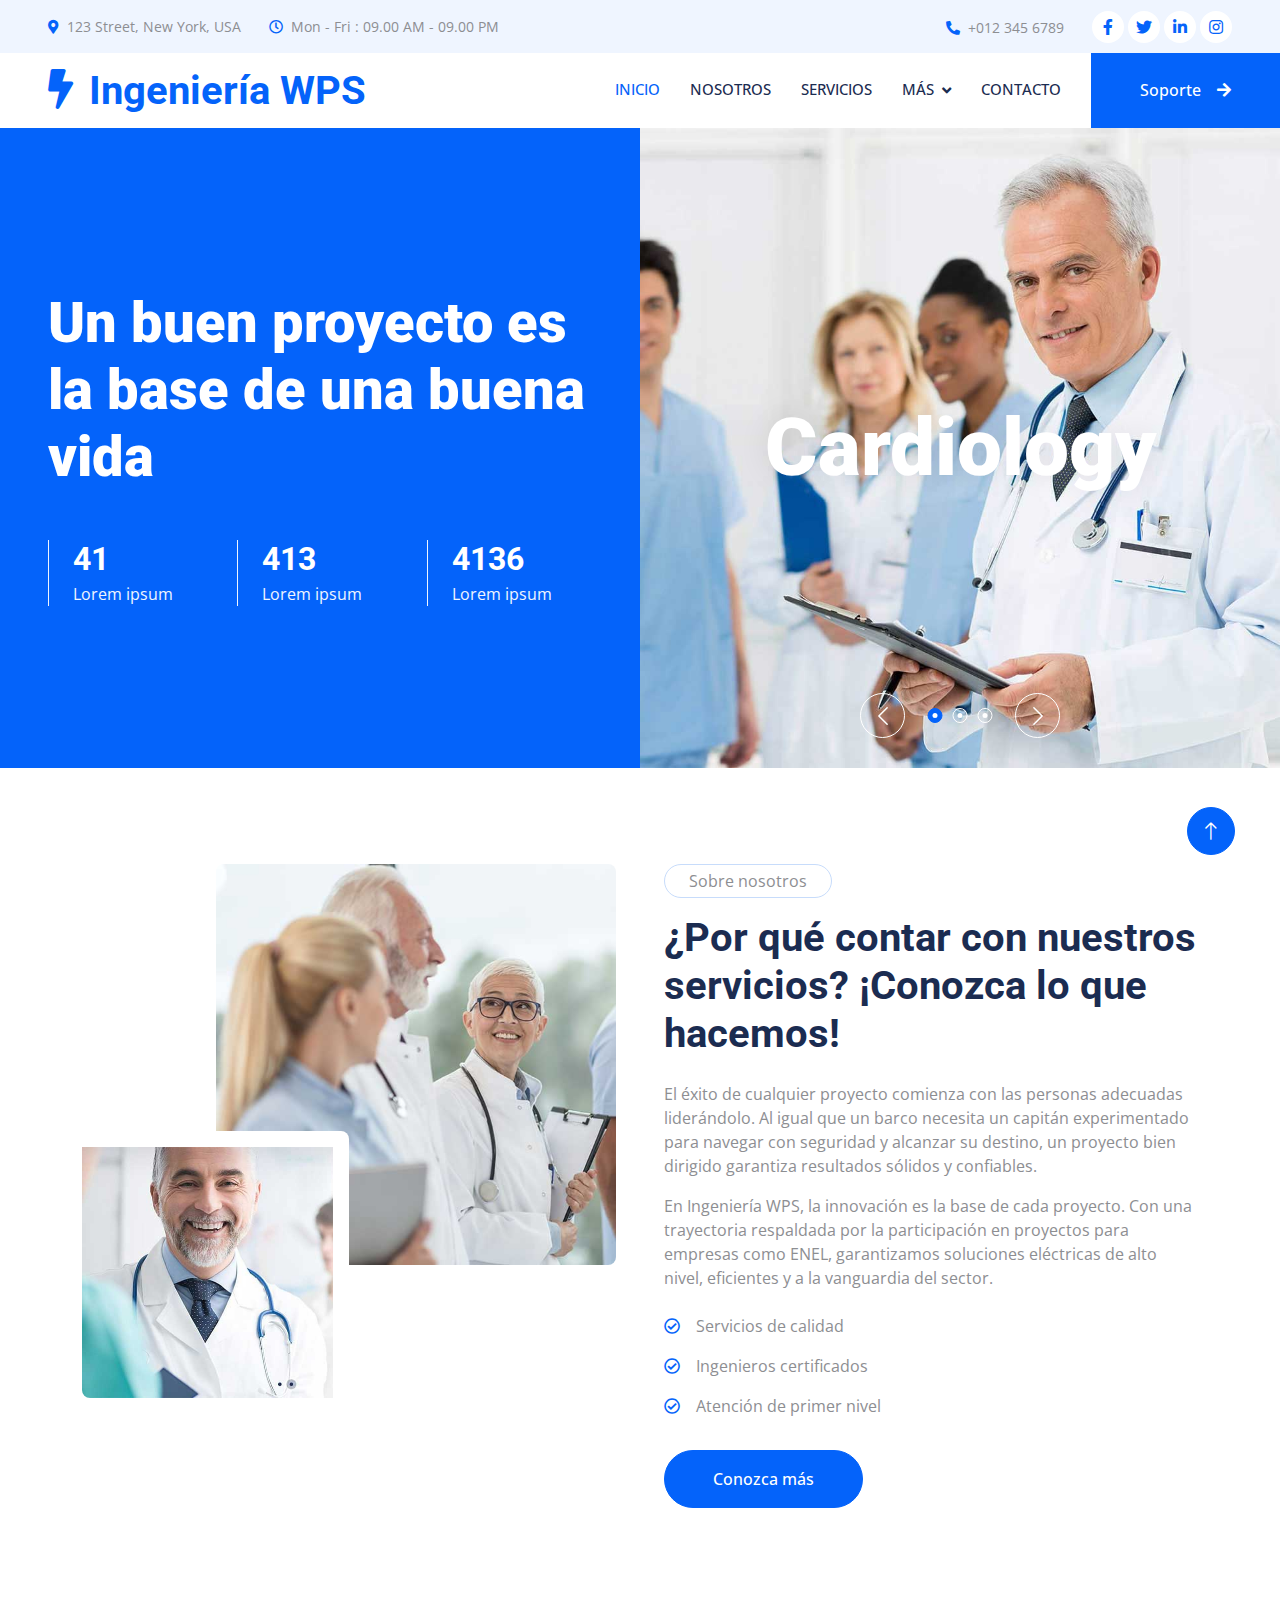
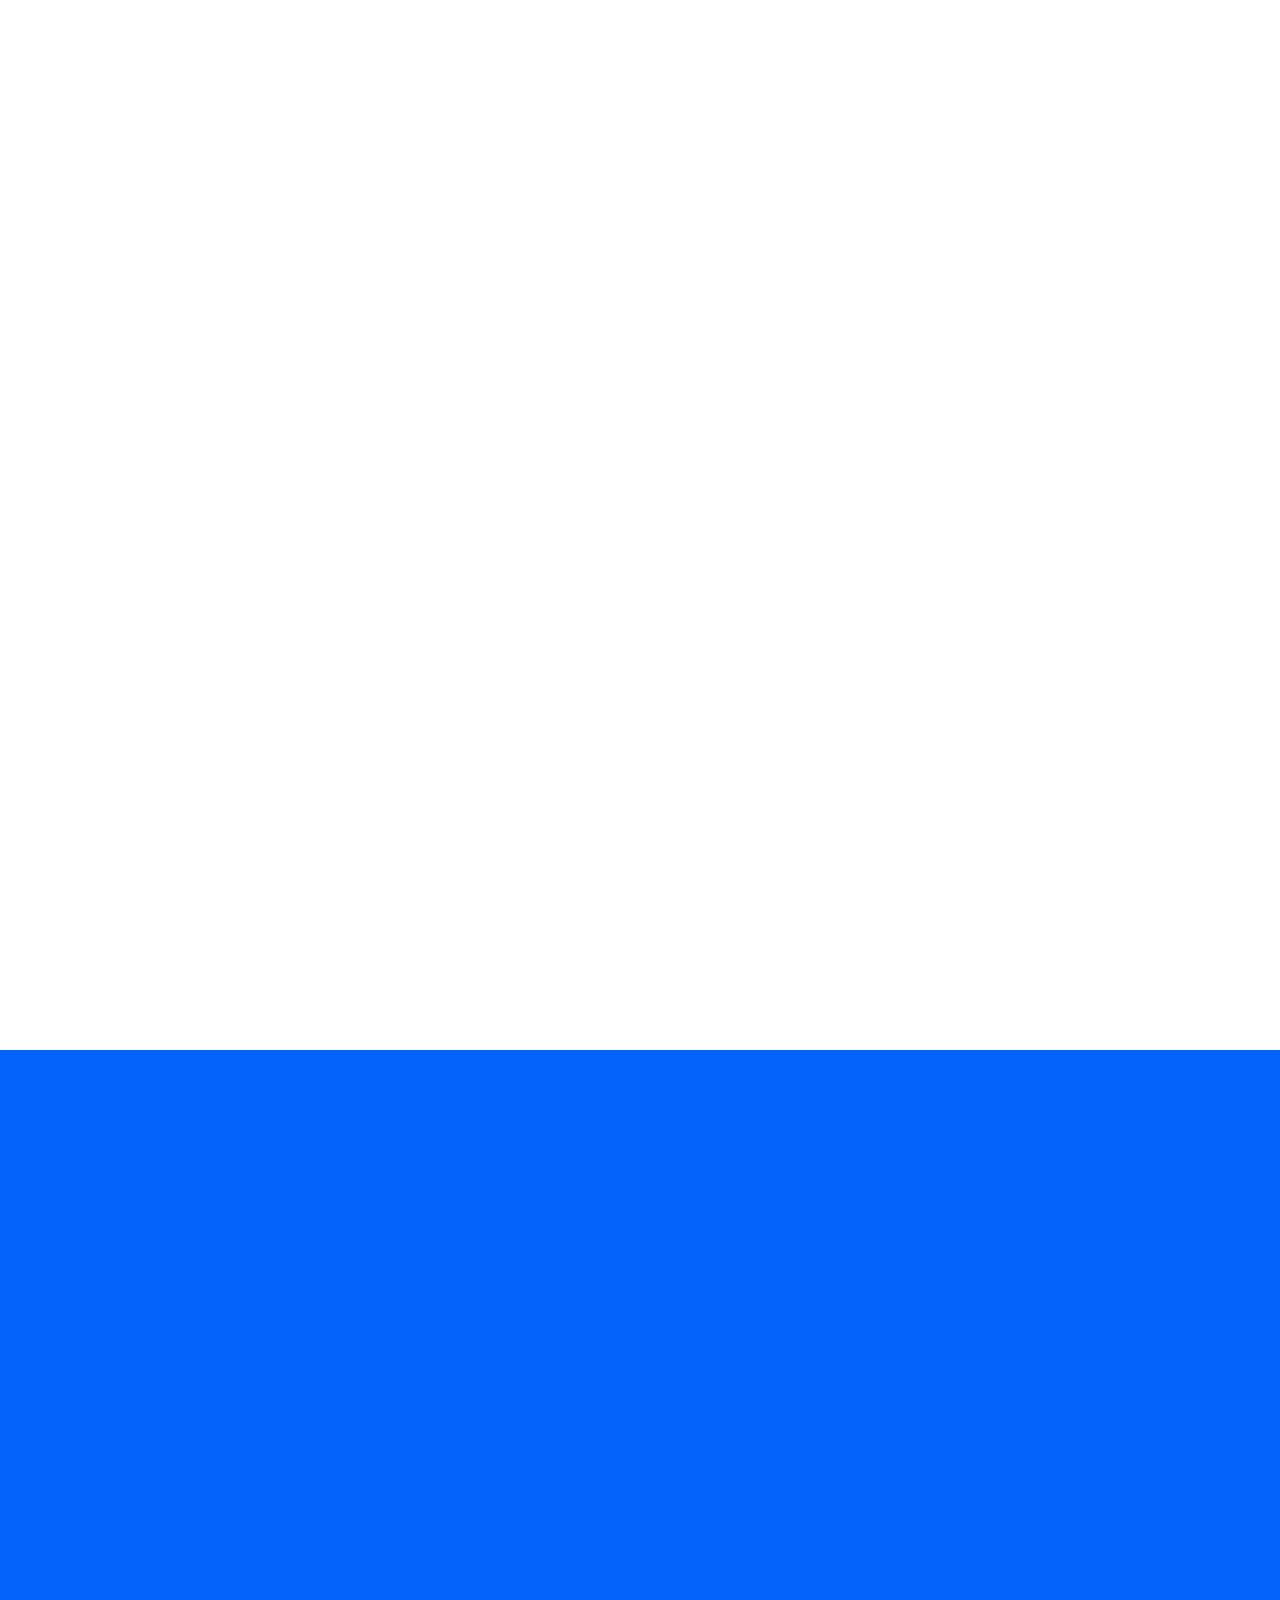
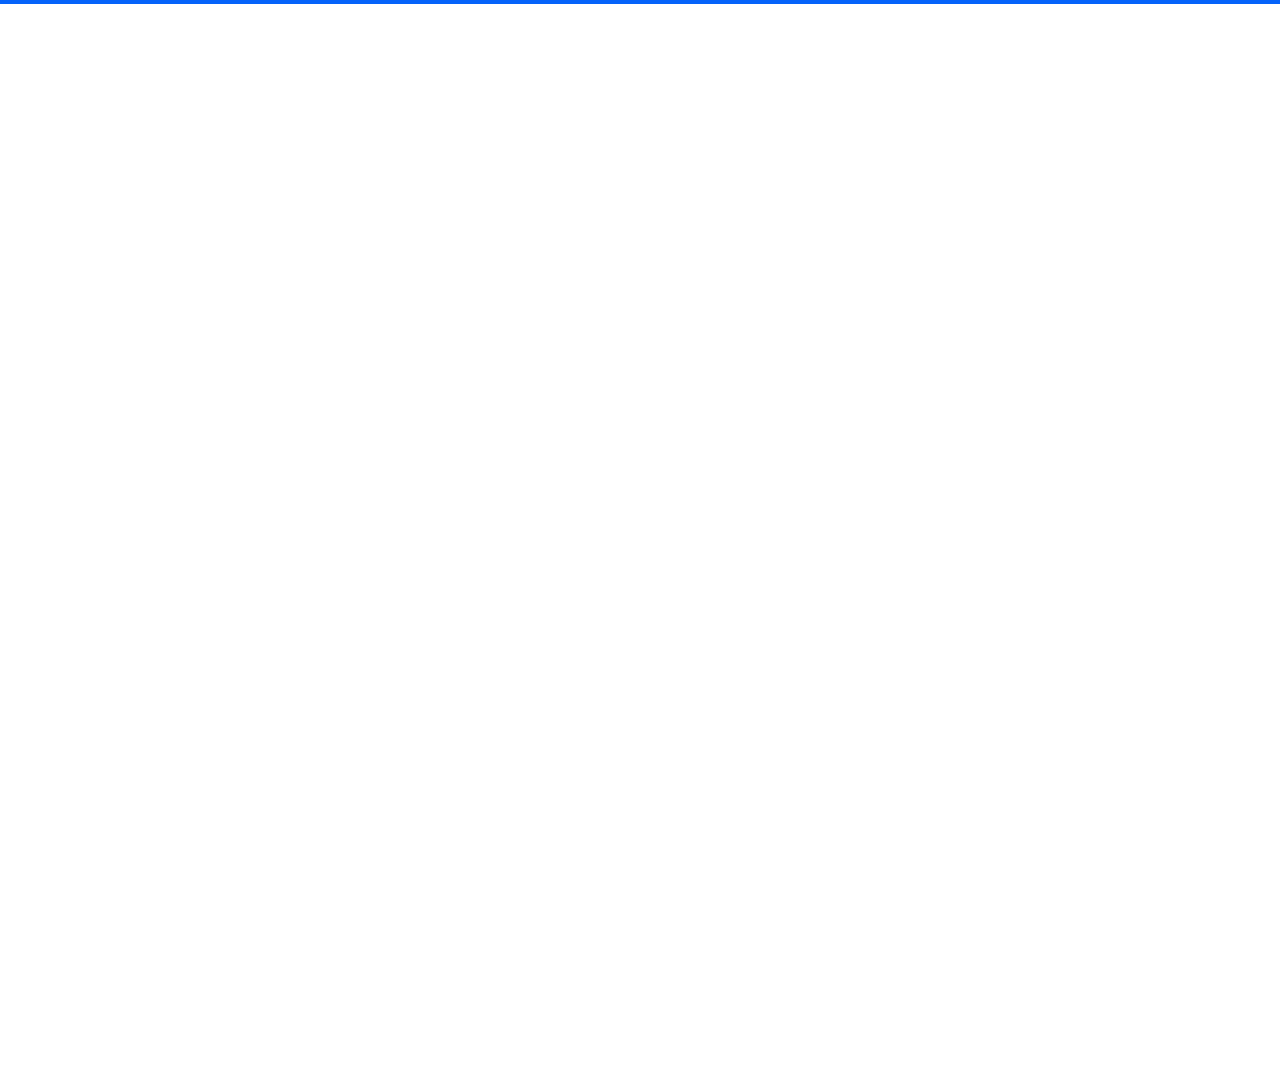
==== index.html @ b1bbb965 "Primer commit" ====
<!DOCTYPE html>
<html lang="en">

<head>
    <meta charset="utf-8">
    <title>Ingeniería WPS</title>
    <meta content="width=device-width, initial-scale=1.0" name="viewport">
    <meta content="" name="keywords">
    <meta content="" name="description">

    <!-- Favicon -->
    <link href="img/favicon.ico" rel="icon">

    <!-- Google Web Fonts -->
    <link rel="preconnect" href="https://fonts.googleapis.com">
    <link rel="preconnect" href="https://fonts.gstatic.com" crossorigin>
    <link href="https://fonts.googleapis.com/css2?family=Open+Sans:wght@400;500&family=Roboto:wght@500;700;900&display=swap" rel="stylesheet"> 

    <!-- Icon Font Stylesheet -->
    <link href="https://cdnjs.cloudflare.com/ajax/libs/font-awesome/5.10.0/css/all.min.css" rel="stylesheet">
    <link href="https://cdn.jsdelivr.net/npm/bootstrap-icons@1.4.1/font/bootstrap-icons.css" rel="stylesheet">

    <!-- Libraries Stylesheet -->
    <link href="lib/animate/animate.min.css" rel="stylesheet">
    <link href="lib/owlcarousel/assets/owl.carousel.min.css" rel="stylesheet">
    <link href="lib/tempusdominus/css/tempusdominus-bootstrap-4.min.css" rel="stylesheet" />

    <!-- Customized Bootstrap Stylesheet -->
    <link href="css/bootstrap.min.css" rel="stylesheet">

    <!-- Template Stylesheet -->
    <link href="css/style.css" rel="stylesheet">
</head>

<body>
    <!-- Spinner Start -->
    <div id="spinner" class="show bg-white position-fixed translate-middle w-100 vh-100 top-50 start-50 d-flex align-items-center justify-content-center">
        <div class="spinner-grow text-primary" style="width: 3rem; height: 3rem;" role="status">
            <span class="sr-only"><Cargando class=""></Cargando></span>
        </div>
    </div>
    <!-- Spinner End -->


    <!-- Topbar Start -->
    <div class="container-fluid bg-light p-0 wow fadeIn" data-wow-delay="0.1s">
        <div class="row gx-0 d-none d-lg-flex">
            <div class="col-lg-7 px-5 text-start">
                <div class="h-100 d-inline-flex align-items-center py-3 me-4">
                    <small class="fa fa-map-marker-alt text-primary me-2"></small>
                    <small>123 Street, New York, USA</small>
                </div>
                <div class="h-100 d-inline-flex align-items-center py-3">
                    <small class="far fa-clock text-primary me-2"></small>
                    <small>Mon - Fri : 09.00 AM - 09.00 PM</small>
                </div>
            </div>
            <div class="col-lg-5 px-5 text-end">
                <div class="h-100 d-inline-flex align-items-center py-3 me-4">
                    <small class="fa fa-phone-alt text-primary me-2"></small>
                    <small>+012 345 6789</small>
                </div>
                <div class="h-100 d-inline-flex align-items-center">
                    <a class="btn btn-sm-square rounded-circle bg-white text-primary me-1" href=""><i class="fab fa-facebook-f"></i></a>
                    <a class="btn btn-sm-square rounded-circle bg-white text-primary me-1" href=""><i class="fab fa-twitter"></i></a>
                    <a class="btn btn-sm-square rounded-circle bg-white text-primary me-1" href=""><i class="fab fa-linkedin-in"></i></a>
                    <a class="btn btn-sm-square rounded-circle bg-white text-primary me-0" href=""><i class="fab fa-instagram"></i></a>
                </div>
            </div>
        </div>
    </div>
    <!-- Topbar End -->


    <!-- Navbar Start -->
    <nav class="navbar navbar-expand-lg bg-white navbar-light sticky-top p-0 wow fadeIn" data-wow-delay="0.1s">
        <a href="inicio.html" class="navbar-brand d-flex align-items-center px-4 px-lg-5">
            <h1 class="m-0 text-primary"><i class="fas fa-bolt me-3"></i>Ingeniería WPS</h1>
        </a>
        <button type="button" class="navbar-toggler me-4" data-bs-toggle="collapse" data-bs-target="#navbarCollapse">
            <span class="navbar-toggler-icon"></span>
        </button>
        <div class="collapse navbar-collapse" id="navbarCollapse">
            <div class="navbar-nav ms-auto p-4 p-lg-0">
                <a href="inicio.html" class="nav-item nav-link active">Inicio</a>
                <a href="nosotros.html" class="nav-item nav-link">Nosotros</a>
                <a href="servicios.html" class="nav-item nav-link">Servicios</a>
                <div class="nav-item dropdown">
                    <a href="#" class="nav-link dropdown-toggle" data-bs-toggle="dropdown">Más</a>
                    <div class="dropdown-menu rounded-0 rounded-bottom m-0">
                        <a href="proyectos.html" class="dropdown-item">Proyectos</a>
                        <a href="equipo.html" class="dropdown-item">Nuestro Equipo</a>
                        <a href="atencion_cliente.html" class="dropdown-item">Atención al Cliente</a>
                        <a href="testimonios.html" class="dropdown-item">Testimonios</a>
                        <a href="404.html" class="dropdown-item">Página 404</a>
                    </div>
                </div>
                <a href="contacto.html" class="nav-item nav-link">Contacto</a>
            </div>
            <a href="atencion_cliente.html" class="btn btn-primary rounded-0 py-4 px-lg-5 d-none d-lg-block">Soporte<i class="fa fa-arrow-right ms-3"></i></a>
        </div>
    </nav>
    
    <!-- Navbar End -->


    <!-- Header Start -->
    <div class="container-fluid header bg-primary p-0 mb-5">
        <div class="row g-0 align-items-center flex-column-reverse flex-lg-row">
            <div class="col-lg-6 p-5 wow fadeIn" data-wow-delay="0.1s">
                <h1 class="display-4 text-white mb-5">Un buen proyecto es la base de una buena vida</h1>
                <div class="row g-4">
                    <div class="col-sm-4">
                        <div class="border-start border-light ps-4">
                            <h2 class="text-white mb-1" data-toggle="counter-up">123</h2>
                            <p class="text-light mb-0">Lorem ipsum</p>
                        </div>
                    </div>
                    <div class="col-sm-4">
                        <div class="border-start border-light ps-4">
                            <h2 class="text-white mb-1" data-toggle="counter-up">1234</h2>
                            <p class="text-light mb-0">Lorem ipsum</p>
                        </div>
                    </div>
                    <div class="col-sm-4">
                        <div class="border-start border-light ps-4">
                            <h2 class="text-white mb-1" data-toggle="counter-up">12345</h2>
                            <p class="text-light mb-0">Lorem ipsum</p>
                        </div>
                    </div>
                </div>
            </div>
            <div class="col-lg-6 wow fadeIn" data-wow-delay="0.5s">
                <div class="owl-carousel header-carousel">
                    <div class="owl-carousel-item position-relative">
                        <img class="img-fluid" src="img/carousel-1.jpg" alt="">
                        <div class="owl-carousel-text">
                            <h1 class="display-1 text-white mb-0">Cardiology</h1>
                        </div>
                    </div>
                    <div class="owl-carousel-item position-relative">
                        <img class="img-fluid" src="img/carousel-2.jpg" alt="">
                        <div class="owl-carousel-text">
                            <h1 class="display-1 text-white mb-0">Neurology</h1>
                        </div>
                    </div>
                    <div class="owl-carousel-item position-relative">
                        <img class="img-fluid" src="img/carousel-3.jpg" alt="">
                        <div class="owl-carousel-text">
                            <h1 class="display-1 text-white mb-0">Pulmonary</h1>
                        </div>
                    </div>
                </div>
            </div>
        </div>
    </div>
    <!-- Header End -->


    <!-- About Start -->
    <div class="container-xxl py-5">
        <div class="container">
            <div class="row g-5">
                <div class="col-lg-6 wow fadeIn" data-wow-delay="0.1s">
                    <div class="d-flex flex-column">
                        <img class="img-fluid rounded w-75 align-self-end" src="img/about-1.jpg" alt="">
                        <img class="img-fluid rounded w-50 bg-white pt-3 pe-3" src="img/about-2.jpg" alt="" style="margin-top: -25%;">
                    </div>
                </div>
                <div class="col-lg-6 wow fadeIn" data-wow-delay="0.5s">
                    <p class="d-inline-block border rounded-pill py-1 px-4">Sobre nosotros</p>
                    <h1 class="mb-4">¿Por qué contar con nuestros servicios? ¡Conozca lo que hacemos!</h1>
                    <p>El éxito de cualquier proyecto comienza con las personas adecuadas liderándolo. Al igual que un barco necesita un capitán experimentado para navegar con seguridad y alcanzar su destino, un proyecto bien dirigido garantiza resultados sólidos y confiables.</p>
                    <p class="mb-4">En Ingeniería WPS, la innovación es la base de cada proyecto. Con una trayectoria respaldada por la participación en proyectos para empresas como ENEL, garantizamos soluciones eléctricas de alto nivel, eficientes y a la vanguardia del sector.</p>
                    <p><i class="far fa-check-circle text-primary me-3"></i>Servicios de calidad</p>
                    <p><i class="far fa-check-circle text-primary me-3"></i>Ingenieros certificados</p>
                    <p><i class="far fa-check-circle text-primary me-3"></i>Atención de primer nivel</p>
                    <a class="btn btn-primary rounded-pill py-3 px-5 mt-3" href="">Conozca más</a>
                </div>
            </div>
        </div>
    </div>
    <!-- About End -->


    <!-- Service Start -->
    <div class="container-xxl py-5">
        <div class="container">
            <div class="text-center mx-auto mb-5 wow fadeInUp" data-wow-delay="0.1s" style="max-width: 600px;">
                <p class="d-inline-block border rounded-pill py-1 px-4">Nuestros Servicios</p>
                <h1>Servicios para proyectos eléctricos e industriales</h1>
            </div>
            <div class="row g-4">
                <div class="col-lg-4 col-md-6 wow fadeInUp" data-wow-delay="0.1s">
                    <div class="service-item bg-light rounded h-100 p-5">
                        <div class="d-inline-flex align-items-center justify-content-center bg-white rounded-circle mb-4" style="width: 65px; height: 65px;">
                            <i class="fa fa-heartbeat text-primary fs-4"></i>
                        </div>
                        <h4 class="mb-3">Servicio 1</h4>
                        <p class="mb-4">Erat ipsum justo amet duo et elitr dolor, est duo duo eos lorem sed diam stet diam sed stet.</p>
                        <a class="btn" href=""><i class="fa fa-plus text-primary me-3"></i>Conozca más</a>
                    </div>
                </div>
                <div class="col-lg-4 col-md-6 wow fadeInUp" data-wow-delay="0.3s">
                    <div class="service-item bg-light rounded h-100 p-5">
                        <div class="d-inline-flex align-items-center justify-content-center bg-white rounded-circle mb-4" style="width: 65px; height: 65px;">
                            <i class="fa fa-x-ray text-primary fs-4"></i>
                        </div>
                        <h4 class="mb-3">Servicio 2</h4>
                        <p class="mb-4">Erat ipsum justo amet duo et elitr dolor, est duo duo eos lorem sed diam stet diam sed stet.</p>
                        <a class="btn" href=""><i class="fa fa-plus text-primary me-3"></i>Conozca más</a>
                    </div>
                </div>
                <div class="col-lg-4 col-md-6 wow fadeInUp" data-wow-delay="0.5s">
                    <div class="service-item bg-light rounded h-100 p-5">
                        <div class="d-inline-flex align-items-center justify-content-center bg-white rounded-circle mb-4" style="width: 65px; height: 65px;">
                            <i class="fa fa-brain text-primary fs-4"></i>
                        </div>
                        <h4 class="mb-3">Servicio 3</h4>
                        <p class="mb-4">Erat ipsum justo amet duo et elitr dolor, est duo duo eos lorem sed diam stet diam sed stet.</p>
                        <a class="btn" href=""><i class="fa fa-plus text-primary me-3"></i>Conozca más</a>
                    </div>
                </div>
                <div class="col-lg-4 col-md-6 wow fadeInUp" data-wow-delay="0.1s">
                    <div class="service-item bg-light rounded h-100 p-5">
                        <div class="d-inline-flex align-items-center justify-content-center bg-white rounded-circle mb-4" style="width: 65px; height: 65px;">
                            <i class="fa fa-wheelchair text-primary fs-4"></i>
                        </div>
                        <h4 class="mb-3">Servicio 4</h4>
                        <p class="mb-4">Erat ipsum justo amet duo et elitr dolor, est duo duo eos lorem sed diam stet diam sed stet.</p>
                        <a class="btn" href=""><i class="fa fa-plus text-primary me-3"></i>Conozca más</a>
                    </div>
                </div>
                <div class="col-lg-4 col-md-6 wow fadeInUp" data-wow-delay="0.3s">
                    <div class="service-item bg-light rounded h-100 p-5">
                        <div class="d-inline-flex align-items-center justify-content-center bg-white rounded-circle mb-4" style="width: 65px; height: 65px;">
                            <i class="fa fa-tooth text-primary fs-4"></i>
                        </div>
                        <h4 class="mb-3">Servicio 5</h4>
                        <p class="mb-4">Erat ipsum justo amet duo et elitr dolor, est duo duo eos lorem sed diam stet diam sed stet.</p>
                        <a class="btn" href=""><i class="fa fa-plus text-primary me-3"></i>Conozca más</a>
                    </div>
                </div>
                <div class="col-lg-4 col-md-6 wow fadeInUp" data-wow-delay="0.5s">
                    <div class="service-item bg-light rounded h-100 p-5">
                        <div class="d-inline-flex align-items-center justify-content-center bg-white rounded-circle mb-4" style="width: 65px; height: 65px;">
                            <i class="fa fa-vials text-primary fs-4"></i>
                        </div>
                        <h4 class="mb-3">Servicio 6</h4>
                        <p class="mb-4">Erat ipsum justo amet duo et elitr dolor, est duo duo eos lorem sed diam stet diam sed stet.</p>
                        <a class="btn" href=""><i class="fa fa-plus text-primary me-3"></i>Conozca más</a>
                    </div>
                </div>
            </div>
        </div>
    </div>
    <!-- Service End -->


    <!-- Feature Start -->
    <div class="container-fluid bg-primary overflow-hidden my-5 px-lg-0">
        <div class="container feature px-lg-0">
            <div class="row g-0 mx-lg-0">
                <div class="col-lg-6 feature-text py-5 wow fadeIn" data-wow-delay="0.1s">
                    <div class="p-lg-5 ps-lg-0">
                        <p class="d-inline-block border rounded-pill text-light py-1 px-4">Características</p>
                        <h1 class="text-white mb-4">¿Por qué escogernos?</h1>
                        <p class="text-white mb-4 pb-2">Tempor erat elitr rebum at clita. Diam dolor diam ipsum sit. Aliqu diam amet diam et eos. Clita erat ipsum et lorem et sit, sed stet lorem sit clita duo justo erat amet</p>
                        <div class="row g-4">
                            <div class="col-6">
                                <div class="d-flex align-items-center">
                                    <div class="d-flex flex-shrink-0 align-items-center justify-content-center rounded-circle bg-light" style="width: 55px; height: 55px;">
                                        <i class="fa fa-user-md text-primary"></i>
                                    </div>
                                    <div class="ms-4">
                                        <p class="text-white mb-2">Ingenieros</p>
                                        <h5 class="text-white mb-0">Experimentados</h5>
                                    </div>
                                </div>
                            </div>
                            <div class="col-6">
                                <div class="d-flex align-items-center">
                                    <div class="d-flex flex-shrink-0 align-items-center justify-content-center rounded-circle bg-light" style="width: 55px; height: 55px;">
                                        <i class="fa fa-check text-primary"></i>
                                    </div>
                                    <div class="ms-4">
                                        <p class="text-white mb-2">Servicios de</p>
                                        <h5 class="text-white mb-0">Calidad</h5>
                                    </div>
                                </div>
                            </div>
                            <div class="col-6">
                                <div class="d-flex align-items-center">
                                    <div class="d-flex flex-shrink-0 align-items-center justify-content-center rounded-circle bg-light" style="width: 55px; height: 55px;">
                                        <i class="fa fa-comment-medical text-primary"></i>
                                    </div>
                                    <div class="ms-4">
                                        <p class="text-white mb-2">Soluciones</p>
                                        <h5 class="text-white mb-0">Eficaces</h5>
                                    </div>
                                </div>
                            </div>
                            <div class="col-6">
                                <div class="d-flex align-items-center">
                                    <div class="d-flex flex-shrink-0 align-items-center justify-content-center rounded-circle bg-light" style="width: 55px; height: 55px;">
                                        <i class="fa fa-headphones text-primary"></i>
                                    </div>
                                    <div class="ms-4">
                                        <p class="text-white mb-2">Soporte</p>
                                        <h5 class="text-white mb-0">Constante</h5>
                                    </div>
                                </div>
                            </div>
                        </div>
                    </div>
                </div>
                <div class="col-lg-6 pe-lg-0 wow fadeIn" data-wow-delay="0.5s" style="min-height: 400px;">
                    <div class="position-relative h-100">
                        <img class="position-absolute img-fluid w-100 h-100" src="img/feature.jpg" style="object-fit: cover;" alt="">
                    </div>
                </div>
            </div>
        </div>
    </div>
    <!-- Feature End -->


    <!-- Team Start -->
    <!-- <div class="container-xxl py-5">
        <div class="container">
            <div class="text-center mx-auto mb-5 wow fadeInUp" data-wow-delay="0.1s" style="max-width: 600px;">
                <p class="d-inline-block border rounded-pill py-1 px-4">Doctors</p>
                <h1>Our Experience Doctors</h1>
            </div>
            <div class="row g-4">
                <div class="col-lg-3 col-md-6 wow fadeInUp" data-wow-delay="0.1s">
                    <div class="team-item position-relative rounded overflow-hidden">
                        <div class="overflow-hidden">
                            <img class="img-fluid" src="img/team-1.jpg" alt="">
                        </div>
                        <div class="team-text bg-light text-center p-4">
                            <h5>Doctor Name</h5>
                            <p class="text-primary">Department</p>
                            <div class="team-social text-center">
                                <a class="btn btn-square" href=""><i class="fab fa-facebook-f"></i></a>
                                <a class="btn btn-square" href=""><i class="fab fa-twitter"></i></a>
                                <a class="btn btn-square" href=""><i class="fab fa-instagram"></i></a>
                            </div>
                        </div>
                    </div>
                </div>
                <div class="col-lg-3 col-md-6 wow fadeInUp" data-wow-delay="0.3s">
                    <div class="team-item position-relative rounded overflow-hidden">
                        <div class="overflow-hidden">
                            <img class="img-fluid" src="img/team-2.jpg" alt="">
                        </div>
                        <div class="team-text bg-light text-center p-4">
                            <h5>Doctor Name</h5>
                            <p class="text-primary">Department</p>
                            <div class="team-social text-center">
                                <a class="btn btn-square" href=""><i class="fab fa-facebook-f"></i></a>
                                <a class="btn btn-square" href=""><i class="fab fa-twitter"></i></a>
                                <a class="btn btn-square" href=""><i class="fab fa-instagram"></i></a>
                            </div>
                        </div>
                    </div>
                </div>
                <div class="col-lg-3 col-md-6 wow fadeInUp" data-wow-delay="0.5s">
                    <div class="team-item position-relative rounded overflow-hidden">
                        <div class="overflow-hidden">
                            <img class="img-fluid" src="img/team-3.jpg" alt="">
                        </div>
                        <div class="team-text bg-light text-center p-4">
                            <h5>Doctor Name</h5>
                            <p class="text-primary">Department</p>
                            <div class="team-social text-center">
                                <a class="btn btn-square" href=""><i class="fab fa-facebook-f"></i></a>
                                <a class="btn btn-square" href=""><i class="fab fa-twitter"></i></a>
                                <a class="btn btn-square" href=""><i class="fab fa-instagram"></i></a>
                            </div>
                        </div>
                    </div>
                </div>
                <div class="col-lg-3 col-md-6 wow fadeInUp" data-wow-delay="0.7s">
                    <div class="team-item position-relative rounded overflow-hidden">
                        <div class="overflow-hidden">
                            <img class="img-fluid" src="img/team-4.jpg" alt="">
                        </div>
                        <div class="team-text bg-light text-center p-4">
                            <h5>Doctor Name</h5>
                            <p class="text-primary">Department</p>
                            <div class="team-social text-center">
                                <a class="btn btn-square" href=""><i class="fab fa-facebook-f"></i></a>
                                <a class="btn btn-square" href=""><i class="fab fa-twitter"></i></a>
                                <a class="btn btn-square" href=""><i class="fab fa-instagram"></i></a>
                            </div>
                        </div>
                    </div>
                </div>
            </div>
        </div>
    </div> -->
    <!-- Team End -->


    <!-- Appointment Start -->
    <!-- <div class="container-xxl py-5">
        <div class="container">
            <div class="row g-5">
                <div class="col-lg-6 wow fadeInUp" data-wow-delay="0.1s">
                    <p class="d-inline-block border rounded-pill py-1 px-4">Appointment</p>
                    <h1 class="mb-4">Make An Appointment To Visit Our Doctor</h1>
                    <p class="mb-4">Tempor erat elitr rebum at clita. Diam dolor diam ipsum sit. Aliqu diam amet diam et eos. Clita erat ipsum et lorem et sit, sed stet lorem sit clita duo justo magna dolore erat amet</p>
                    <div class="bg-light rounded d-flex align-items-center p-5 mb-4">
                        <div class="d-flex flex-shrink-0 align-items-center justify-content-center rounded-circle bg-white" style="width: 55px; height: 55px;">
                            <i class="fa fa-phone-alt text-primary"></i>
                        </div>
                        <div class="ms-4">
                            <p class="mb-2">Call Us Now</p>
                            <h5 class="mb-0">+012 345 6789</h5>
                        </div>
                    </div>
                    <div class="bg-light rounded d-flex align-items-center p-5">
                        <div class="d-flex flex-shrink-0 align-items-center justify-content-center rounded-circle bg-white" style="width: 55px; height: 55px;">
                            <i class="fa fa-envelope-open text-primary"></i>
                        </div>
                        <div class="ms-4">
                            <p class="mb-2">Mail Us Now</p>
                            <h5 class="mb-0">info@example.com</h5>
                        </div>
                    </div>
                </div>
                <div class="col-lg-6 wow fadeInUp" data-wow-delay="0.5s">
                    <div class="bg-light rounded h-100 d-flex align-items-center p-5">
                        <form>
                            <div class="row g-3">
                                <div class="col-12 col-sm-6">
                                    <input type="text" class="form-control border-0" placeholder="Your Name" style="height: 55px;">
                                </div>
                                <div class="col-12 col-sm-6">
                                    <input type="email" class="form-control border-0" placeholder="Your Email" style="height: 55px;">
                                </div>
                                <div class="col-12 col-sm-6">
                                    <input type="text" class="form-control border-0" placeholder="Your Mobile" style="height: 55px;">
                                </div>
                                <div class="col-12 col-sm-6">
                                    <select class="form-select border-0" style="height: 55px;">
                                        <option selected>Choose Doctor</option>
                                        <option value="1">Doctor 1</option>
                                        <option value="2">Doctor 2</option>
                                        <option value="3">Doctor 3</option>
                                    </select>
                                </div>
                                <div class="col-12 col-sm-6">
                                    <div class="date" id="date" data-target-input="nearest">
                                        <input type="text"
                                            class="form-control border-0 datetimepicker-input"
                                            placeholder="Choose Date" data-target="#date" data-toggle="datetimepicker" style="height: 55px;">
                                    </div>
                                </div>
                                <div class="col-12 col-sm-6">
                                    <div class="time" id="time" data-target-input="nearest">
                                        <input type="text"
                                            class="form-control border-0 datetimepicker-input"
                                            placeholder="Choose Date" data-target="#time" data-toggle="datetimepicker" style="height: 55px;">
                                    </div>
                                </div>
                                <div class="col-12">
                                    <textarea class="form-control border-0" rows="5" placeholder="Describe your problem"></textarea>
                                </div>
                                <div class="col-12">
                                    <button class="btn btn-primary w-100 py-3" type="submit">Book Appointment</button>
                                </div>
                            </div>
                        </form>
                    </div>
                </div>
            </div>
        </div>
    </div> -->
    <!-- Appointment End -->


    <!-- Testimonial Start -->
    <div class="container-xxl py-5">
        <div class="container">
            <div class="text-center mx-auto mb-5 wow fadeInUp" data-wow-delay="0.1s" style="max-width: 600px;">
                <p class="d-inline-block border rounded-pill py-1 px-4">Testimonial</p>
                <h1>What Say Our Patients!</h1>
            </div>
            <div class="owl-carousel testimonial-carousel wow fadeInUp" data-wow-delay="0.1s">
                <div class="testimonial-item text-center">
                    <img class="img-fluid bg-light rounded-circle p-2 mx-auto mb-4" src="img/testimonial-1.jpg" style="width: 100px; height: 100px;">
                    <div class="testimonial-text rounded text-center p-4">
                        <p>Clita clita tempor justo dolor ipsum amet kasd amet duo justo duo duo labore sed sed. Magna ut diam sit et amet stet eos sed clita erat magna elitr erat sit sit erat at rebum justo sea clita.</p>
                        <h5 class="mb-1">Patient Name</h5>
                        <span class="fst-italic">Profession</span>
                    </div>
                </div>
                <div class="testimonial-item text-center">
                    <img class="img-fluid bg-light rounded-circle p-2 mx-auto mb-4" src="img/testimonial-2.jpg" style="width: 100px; height: 100px;">
                    <div class="testimonial-text rounded text-center p-4">
                        <p>Clita clita tempor justo dolor ipsum amet kasd amet duo justo duo duo labore sed sed. Magna ut diam sit et amet stet eos sed clita erat magna elitr erat sit sit erat at rebum justo sea clita.</p>
                        <h5 class="mb-1">Patient Name</h5>
                        <span class="fst-italic">Profession</span>
                    </div>
                </div>
                <div class="testimonial-item text-center">
                    <img class="img-fluid bg-light rounded-circle p-2 mx-auto mb-4" src="img/testimonial-3.jpg" style="width: 100px; height: 100px;">
                    <div class="testimonial-text rounded text-center p-4">
                        <p>Clita clita tempor justo dolor ipsum amet kasd amet duo justo duo duo labore sed sed. Magna ut diam sit et amet stet eos sed clita erat magna elitr erat sit sit erat at rebum justo sea clita.</p>
                        <h5 class="mb-1">Patient Name</h5>
                        <span class="fst-italic">Profession</span>
                    </div>
                </div>
            </div>
        </div>
    </div>
    <!-- Testimonial End -->


    <!-- Footer Start -->
    <div class="container-fluid bg-dark text-light footer mt-5 pt-5 wow fadeIn" data-wow-delay="0.1s">
        <div class="container py-5">
            <div class="row g-5">
                <div class="col-lg-3 col-md-6">
                    <h5 class="text-light mb-4">Address</h5>
                    <p class="mb-2"><i class="fa fa-map-marker-alt me-3"></i>123 Street, New York, USA</p>
                    <p class="mb-2"><i class="fa fa-phone-alt me-3"></i>+012 345 67890</p>
                    <p class="mb-2"><i class="fa fa-envelope me-3"></i>info@example.com</p>
                    <div class="d-flex pt-2">
                        <a class="btn btn-outline-light btn-social rounded-circle" href=""><i class="fab fa-twitter"></i></a>
                        <a class="btn btn-outline-light btn-social rounded-circle" href=""><i class="fab fa-facebook-f"></i></a>
                        <a class="btn btn-outline-light btn-social rounded-circle" href=""><i class="fab fa-youtube"></i></a>
                        <a class="btn btn-outline-light btn-social rounded-circle" href=""><i class="fab fa-linkedin-in"></i></a>
                    </div>
                </div>
                <div class="col-lg-3 col-md-6">
                    <h5 class="text-light mb-4">Services</h5>
                    <a class="btn btn-link" href="">Cardiology</a>
                    <a class="btn btn-link" href="">Pulmonary</a>
                    <a class="btn btn-link" href="">Neurology</a>
                    <a class="btn btn-link" href="">Orthopedics</a>
                    <a class="btn btn-link" href="">Laboratory</a>
                </div>
                <div class="col-lg-3 col-md-6">
                    <h5 class="text-light mb-4">Quick Links</h5>
                    <a class="btn btn-link" href="">About Us</a>
                    <a class="btn btn-link" href="">Contact Us</a>
                    <a class="btn btn-link" href="">Our Services</a>
                    <a class="btn btn-link" href="">Terms & Condition</a>
                    <a class="btn btn-link" href="">Support</a>
                </div>
                <div class="col-lg-3 col-md-6">
                    <h5 class="text-light mb-4">Newsletter</h5>
                    <p>Dolor amet sit justo amet elitr clita ipsum elitr est.</p>
                    <div class="position-relative mx-auto" style="max-width: 400px;">
                        <input class="form-control border-0 w-100 py-3 ps-4 pe-5" type="text" placeholder="Your email">
                        <button type="button" class="btn btn-primary py-2 position-absolute top-0 end-0 mt-2 me-2">SignUp</button>
                    </div>
                </div>
            </div>
        </div>
        <div class="container">
            <div class="copyright">
                <div class="row">
                    <div class="col-md-6 text-center text-md-start mb-3 mb-md-0">
                        &copy; <a class="border-bottom" href="#">Your Site Name</a>, All Right Reserved.
                    </div>
                    <div class="col-md-6 text-center text-md-end">
                        <!--/*** This template is free as long as you keep the footer author’s credit link/attribution link/backlink. If you'd like to use the template without the footer author’s credit link/attribution link/backlink, you can purchase the Credit Removal License from "https://htmlcodex.com/credit-removal". Thank you for your support. ***/-->
                        Designed By <a class="border-bottom" href="https://htmlcodex.com">HTML Codex</a>
                    </div>
                </div>
            </div>
        </div>
    </div>
    <!-- Footer End -->


    <!-- Back to Top -->
    <a href="#" class="btn btn-lg btn-primary btn-lg-square rounded-circle back-to-top"><i class="bi bi-arrow-up"></i></a>


    <!-- JavaScript Libraries -->
    <script src="https://code.jquery.com/jquery-3.4.1.min.js"></script>
    <script src="https://cdn.jsdelivr.net/npm/bootstrap@5.0.0/dist/js/bootstrap.bundle.min.js"></script>
    <script src="lib/wow/wow.min.js"></script>
    <script src="lib/easing/easing.min.js"></script>
    <script src="lib/waypoints/waypoints.min.js"></script>
    <script src="lib/counterup/counterup.min.js"></script>
    <script src="lib/owlcarousel/owl.carousel.min.js"></script>
    <script src="lib/tempusdominus/js/moment.min.js"></script>
    <script src="lib/tempusdominus/js/moment-timezone.min.js"></script>
    <script src="lib/tempusdominus/js/tempusdominus-bootstrap-4.min.js"></script>

    <!-- Template Javascript -->
    <script src="js/main.js"></script>
</body>

</html>
---- css/style.css ----
/********** Template CSS **********/
:root {
    --primary: #0463FA;
    --light: #EFF5FF;
    --dark: #1B2C51;
}

.fw-medium {
    font-weight: 500 !important;
}

.fw-bold {
    font-weight: 700 !important;
}

.fw-black {
    font-weight: 900 !important;
}

.back-to-top {
    position: fixed;
    display: none;
    right: 45px;
    bottom: 45px;
    z-index: 99;
}


/*** Spinner ***/
#spinner {
    opacity: 0;
    visibility: hidden;
    transition: opacity .5s ease-out, visibility 0s linear .5s;
    z-index: 99999;
}

#spinner.show {
    transition: opacity .5s ease-out, visibility 0s linear 0s;
    visibility: visible;
    opacity: 1;
}


/*** Button ***/
.btn {
    font-weight: 500;
    transition: .5s;
}

.btn.btn-primary,
.btn.btn-secondary {
    color: #FFFFFF;
}

.btn-square {
    width: 38px;
    height: 38px;
}

.btn-sm-square {
    width: 32px;
    height: 32px;
}

.btn-lg-square {
    width: 48px;
    height: 48px;
}

.btn-square,
.btn-sm-square,
.btn-lg-square {
    padding: 0;
    display: flex;
    align-items: center;
    justify-content: center;
    font-weight: normal;
}


/*** Navbar ***/
.navbar .dropdown-toggle::after {
    border: none;
    content: "\f107";
    font-family: "Font Awesome 5 Free";
    font-weight: 900;
    vertical-align: middle;
    margin-left: 8px;
}

.navbar .navbar-nav .nav-link {
    margin-right: 30px;
    padding: 25px 0;
    color: #FFFFFF;
    font-size: 15px;
    font-weight: 500;
    text-transform: uppercase;
    outline: none;
}

.navbar .navbar-nav .nav-link:hover,
.navbar .navbar-nav .nav-link.active {
    color: var(--primary);
}

@media (max-width: 991.98px) {
    .navbar .navbar-nav .nav-link  {
        margin-right: 0;
        padding: 10px 0;
    }

    .navbar .navbar-nav {
        border-top: 1px solid #EEEEEE;
    }
}

.navbar .navbar-brand,
.navbar a.btn {
    height: 75px;
}

.navbar .navbar-nav .nav-link {
    color: var(--dark);
    font-weight: 500;
}

.navbar.sticky-top {
    top: -100px;
    transition: .5s;
}

@media (min-width: 992px) {
    .navbar .nav-item .dropdown-menu {
        display: block;
        border: none;
        margin-top: 0;
        top: 150%;
        opacity: 0;
        visibility: hidden;
        transition: .5s;
    }

    .navbar .nav-item:hover .dropdown-menu {
        top: 100%;
        visibility: visible;
        transition: .5s;
        opacity: 1;
    }
}


/*** Header ***/
.header-carousel .owl-carousel-text {
    position: absolute;
    width: 100%;
    height: 100%;
    padding: 3rem;
    top: 0;
    left: 0;
    display: flex;
    align-items: center;
    justify-content: center;
    text-shadow: 0 0 30px rgba(0, 0, 0, .1);
}

.header-carousel .owl-nav {
    position: absolute;
    width: 200px;
    height: 45px;
    bottom: 30px;
    left: 50%;
    transform: translateX(-50%);
    display: flex;
    justify-content: space-between;
}

.header-carousel .owl-nav .owl-prev,
.header-carousel .owl-nav .owl-next {
    width: 45px;
    height: 45px;
    display: flex;
    align-items: center;
    justify-content: center;
    color: #FFFFFF;
    background: transparent;
    border: 1px solid #FFFFFF;
    border-radius: 45px;
    font-size: 22px;
    transition: .5s;
}

.header-carousel .owl-nav .owl-prev:hover,
.header-carousel .owl-nav .owl-next:hover {
    background: var(--primary);
    border-color: var(--primary);
}

.header-carousel .owl-dots {
    position: absolute;
    height: 45px;
    bottom: 30px;
    left: 50%;
    transform: translateX(-50%);
    display: flex;
    align-items: center;
    justify-content: center;
}

.header-carousel .owl-dot {
    position: relative;
    display: inline-block;
    margin: 0 5px;
    width: 15px;
    height: 15px;
    background: transparent;
    border: 1px solid #FFFFFF;
    border-radius: 15px;
    transition: .5s;
}

.header-carousel .owl-dot::after {
    position: absolute;
    content: "";
    width: 5px;
    height: 5px;
    top: 4px;
    left: 4px;
    background: #FFFFFF;
    border-radius: 5px;
}

.header-carousel .owl-dot.active {
    background: var(--primary);
    border-color: var(--primary);
}

.page-header {
    background: url(../img/header-page.jpg) top center no-repeat;
    background-size: cover;
    text-shadow: 0 0 30px rgba(0, 0, 0, .1);
}

.breadcrumb-item + .breadcrumb-item::before {
    color: var(--light);
}


/*** Service ***/
.service-item {
    transition: .5s;
}

.service-item:hover {
    margin-top: -10px;
    box-shadow: 0 .5rem 1.5rem rgba(0, 0, 0, .08);
}

.service-item .btn {
    width: 40px;
    height: 40px;
    display: inline-flex;
    align-items: center;
    background: #FFFFFF;
    border-radius: 40px;
    white-space: nowrap;
    overflow: hidden;
    transition: .5s;
}

.service-item:hover .btn {
    width: 140px;
}


/*** Feature ***/
@media (min-width: 992px) {
    .container.feature {
        max-width: 100% !important;
    }

    .feature-text  {
        padding-left: calc(((100% - 960px) / 2) + .75rem);
    }
}

@media (min-width: 1200px) {
    .feature-text  {
        padding-left: calc(((100% - 1140px) / 2) + .75rem);
    }
}

@media (min-width: 1400px) {
    .feature-text  {
        padding-left: calc(((100% - 1320px) / 2) + .75rem);
    }
}


/*** Team ***/
.team-item img {
    position: relative;
    top: 0;
    transition: .5s;
}

.team-item:hover img {
    top: -30px;
}

.team-item .team-text {
    position: relative;
    height: 100px;
    transition: .5s;
}

.team-item:hover .team-text {
    margin-top: -60px;
    height: 160px;
}

.team-item .team-text .team-social {
    opacity: 0;
    transition: .5s;
}

.team-item:hover .team-text .team-social {
    opacity: 1;
}

.team-item .team-social .btn {
    display: inline-flex;
    color: var(--primary);
    background: #FFFFFF;
    border-radius: 40px;
}

.team-item .team-social .btn:hover {
    color: #FFFFFF;
    background: var(--primary);
}


/*** Appointment ***/
.bootstrap-datetimepicker-widget.bottom {
    top: auto !important;
}

.bootstrap-datetimepicker-widget .table * {
    border-bottom-width: 0px;
}

.bootstrap-datetimepicker-widget .table th {
    font-weight: 500;
}

.bootstrap-datetimepicker-widget.dropdown-menu {
    padding: 10px;
    border-radius: 2px;
}

.bootstrap-datetimepicker-widget table td.active,
.bootstrap-datetimepicker-widget table td.active:hover {
    background: var(--primary);
}

.bootstrap-datetimepicker-widget table td.today::before {
    border-bottom-color: var(--primary);
}


/*** Testimonial ***/
.testimonial-carousel::before {
    position: absolute;
    content: "";
    top: 0;
    left: 0;
    height: 100%;
    width: 0;
    background: linear-gradient(to right, rgba(255, 255, 255, 1) 0%, rgba(255, 255, 255, 0) 100%);
    z-index: 1;
}

.testimonial-carousel::after {
    position: absolute;
    content: "";
    top: 0;
    right: 0;
    height: 100%;
    width: 0;
    background: linear-gradient(to left, rgba(255, 255, 255, 1) 0%, rgba(255, 255, 255, 0) 100%);
    z-index: 1;
}

@media (min-width: 768px) {
    .testimonial-carousel::before,
    .testimonial-carousel::after {
        width: 200px;
    }
}

@media (min-width: 992px) {
    .testimonial-carousel::before,
    .testimonial-carousel::after {
        width: 300px;
    }
}

.testimonial-carousel .owl-item .testimonial-text {
    background: var(--light);
    transform: scale(.8);
    transition: .5s;
}

.testimonial-carousel .owl-item.center .testimonial-text {
    background: var(--primary);
    transform: scale(1);
}

.testimonial-carousel .owl-item .testimonial-text *,
.testimonial-carousel .owl-item .testimonial-item img {
    transition: .5s;
}

.testimonial-carousel .owl-item.center .testimonial-text * {
    color: var(--light) !important;
}

.testimonial-carousel .owl-item.center .testimonial-item img {
    background: var(--primary) !important;
} 

.testimonial-carousel .owl-nav {
    position: absolute;
    width: 350px;
    top: 15px;
    left: 50%;
    transform: translateX(-50%);
    display: flex;
    justify-content: space-between;
    opacity: 0;
    transition: .5s;
    z-index: 1;
}

.testimonial-carousel:hover .owl-nav {
    width: 300px;
    opacity: 1;
}

.testimonial-carousel .owl-nav .owl-prev,
.testimonial-carousel .owl-nav .owl-next {
    position: relative;
    color: var(--primary);
    font-size: 45px;
    transition: .5s;
}

.testimonial-carousel .owl-nav .owl-prev:hover,
.testimonial-carousel .owl-nav .owl-next:hover {
    color: var(--dark);
}


/*** Footer ***/
.footer .btn.btn-social {
    margin-right: 5px;
    width: 35px;
    height: 35px;
    display: flex;
    align-items: center;
    justify-content: center;
    color: var(--light);
    border: 1px solid #FFFFFF;
    transition: .3s;
}

.footer .btn.btn-social:hover {
    color: var(--primary);
}

.footer .btn.btn-link {
    display: block;
    margin-bottom: 5px;
    padding: 0;
    text-align: left;
    color: #FFFFFF;
    font-size: 15px;
    font-weight: normal;
    text-transform: capitalize;
    transition: .3s;
}

.footer .btn.btn-link::before {
    position: relative;
    content: "\f105";
    font-family: "Font Awesome 5 Free";
    font-weight: 900;
    margin-right: 10px;
}

.footer .btn.btn-link:hover {
    color: var(--primary);
    letter-spacing: 1px;
    box-shadow: none;
}

.footer .copyright {
    padding: 25px 0;
    font-size: 15px;
    border-top: 1px solid rgba(256, 256, 256, .1);
}

.footer .copyright a {
    color: var(--light);
}

.footer .copyright a:hover {
    color: var(--primary);
}
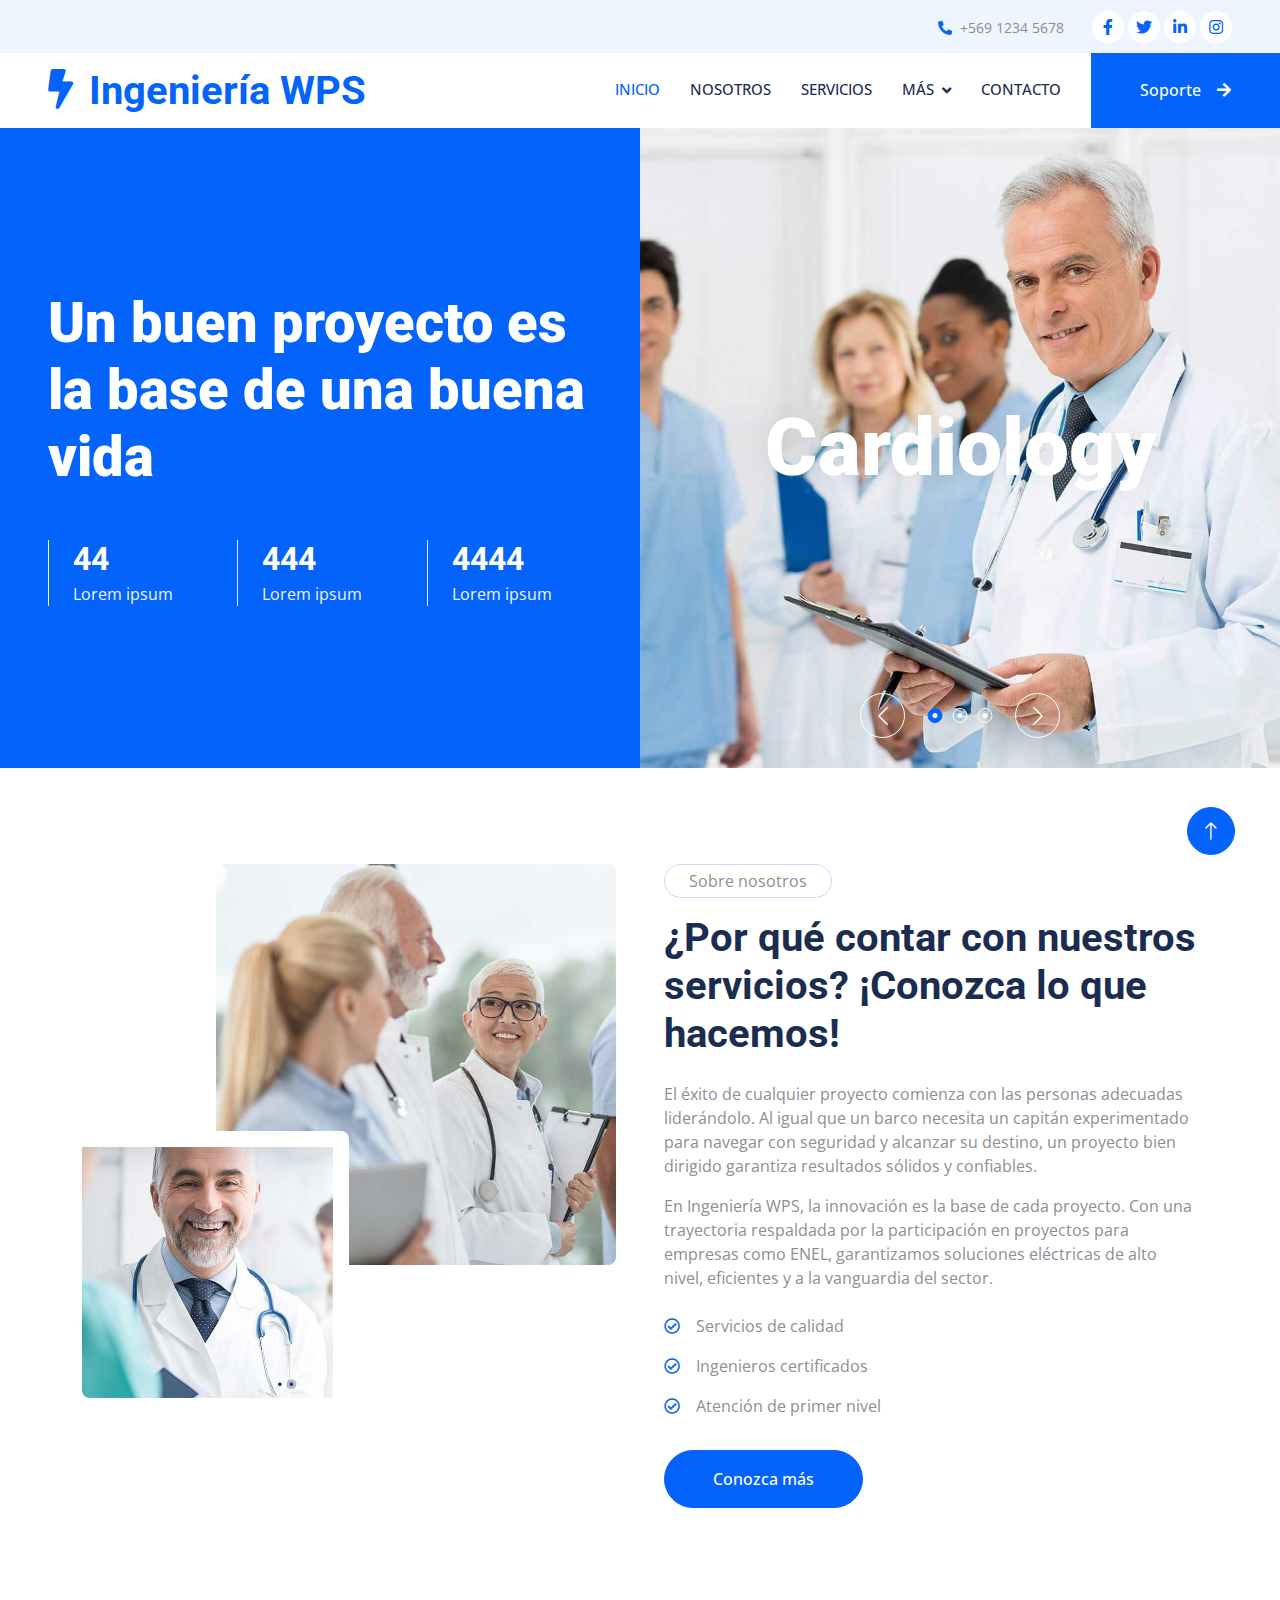
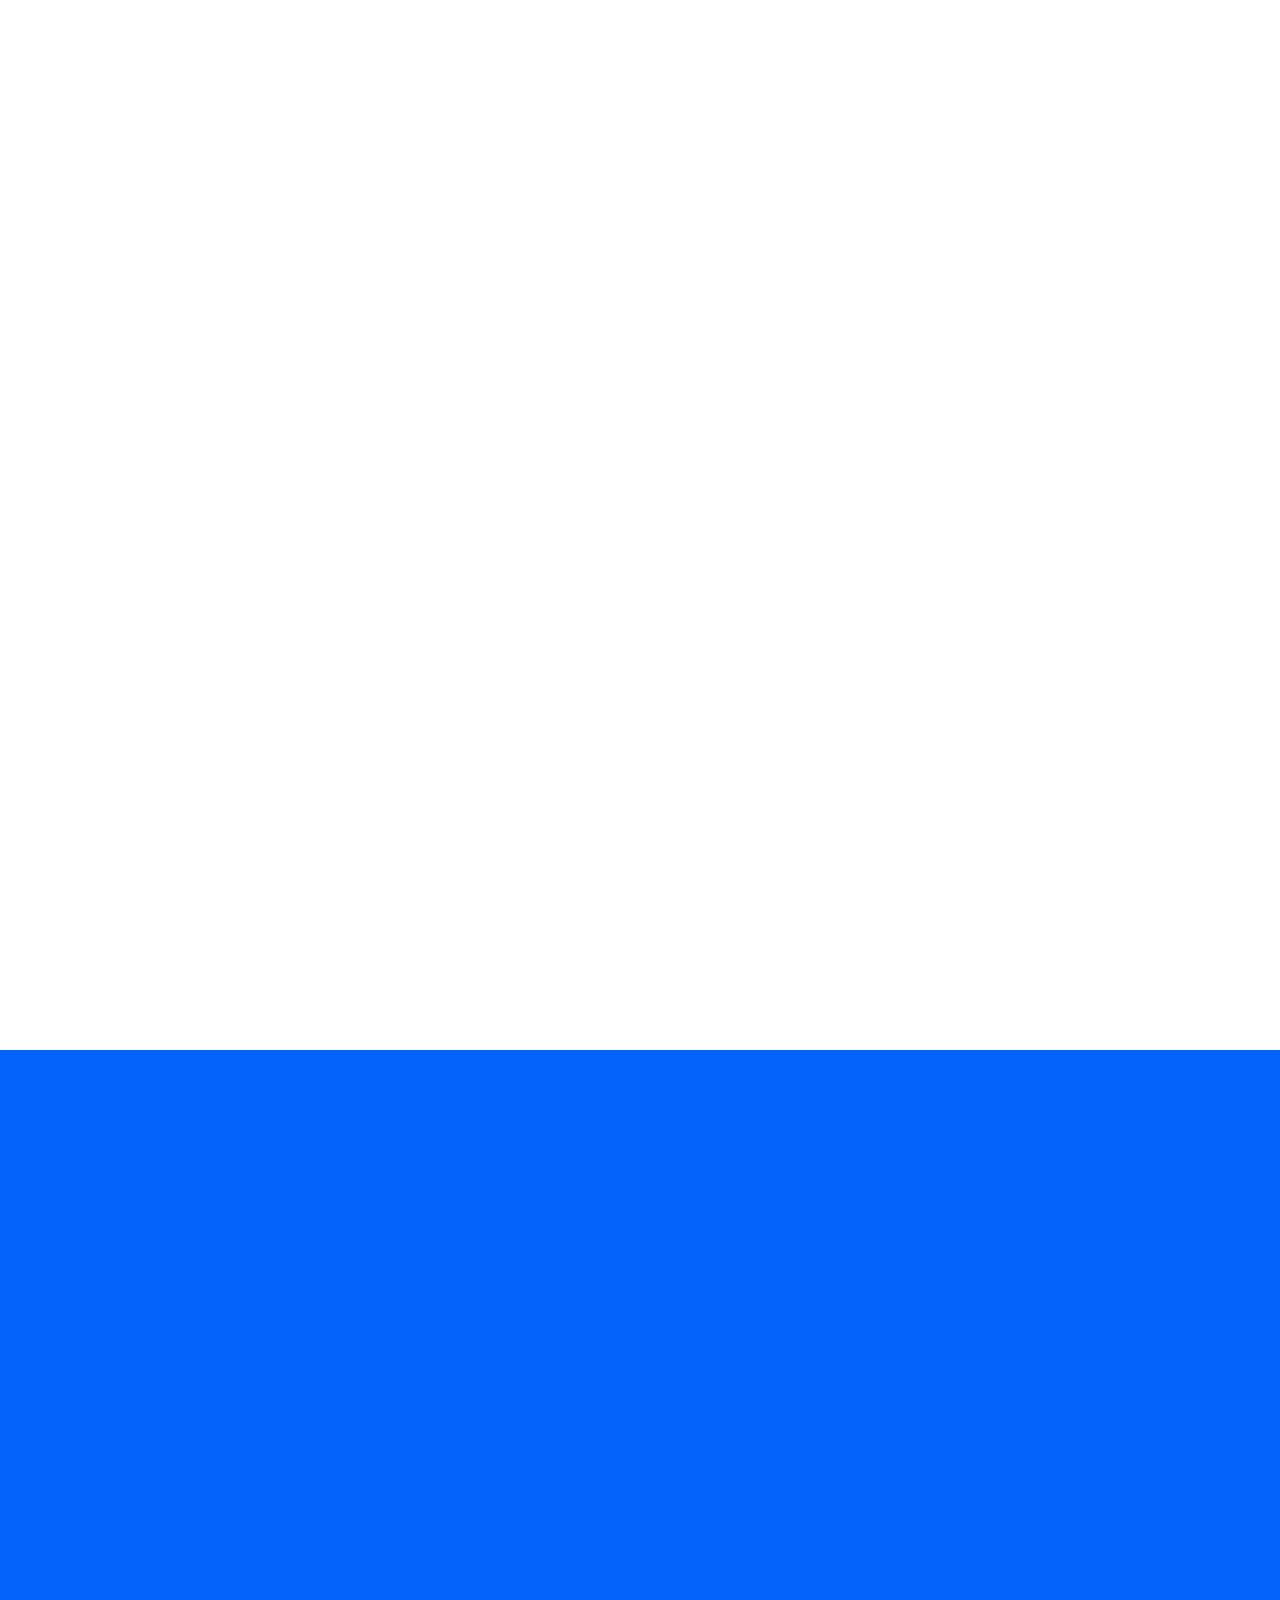
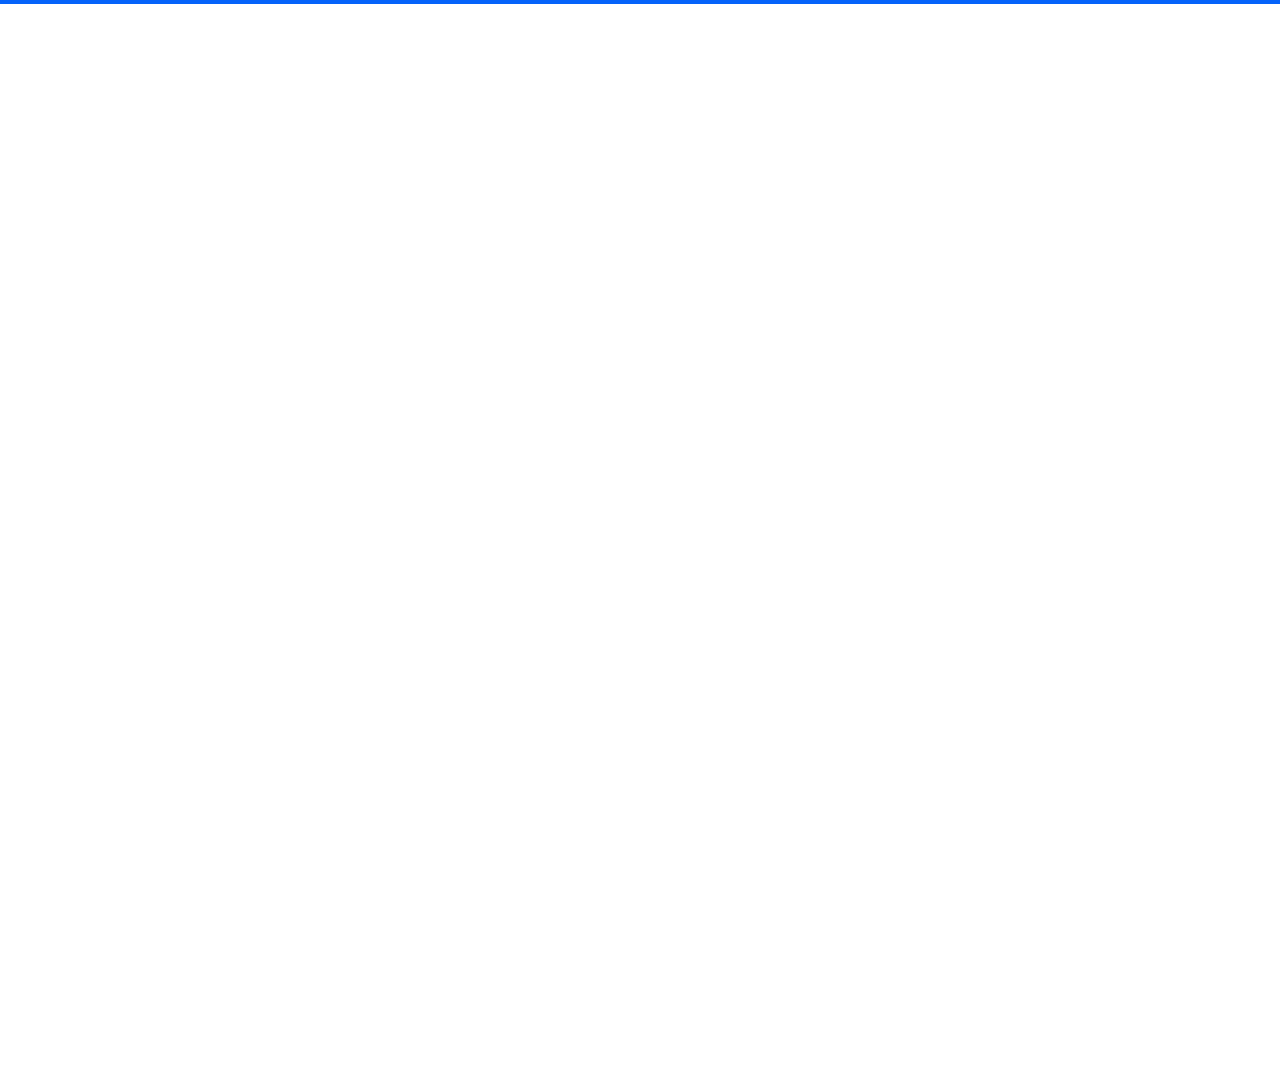
==== commit f887e9f8: "Actualización de archivos y nuevo script a.bat" ====
--- a/index.html
+++ b/index.html
@@ -46,19 +46,19 @@
     <div class="container-fluid bg-light p-0 wow fadeIn" data-wow-delay="0.1s">
         <div class="row gx-0 d-none d-lg-flex">
             <div class="col-lg-7 px-5 text-start">
-                <div class="h-100 d-inline-flex align-items-center py-3 me-4">
+                <!-- <div class="h-100 d-inline-flex align-items-center py-3 me-4">
                     <small class="fa fa-map-marker-alt text-primary me-2"></small>
                     <small>123 Street, New York, USA</small>
-                </div>
-                <div class="h-100 d-inline-flex align-items-center py-3">
+                </div> -->
+                <!-- <div class="h-100 d-inline-flex align-items-center py-3">
                     <small class="far fa-clock text-primary me-2"></small>
                     <small>Mon - Fri : 09.00 AM - 09.00 PM</small>
-                </div>
+                </div> -->
             </div>
             <div class="col-lg-5 px-5 text-end">
                 <div class="h-100 d-inline-flex align-items-center py-3 me-4">
                     <small class="fa fa-phone-alt text-primary me-2"></small>
-                    <small>+012 345 6789</small>
+                    <small>+569 1234 5678</small>
                 </div>
                 <div class="h-100 d-inline-flex align-items-center">
                     <a class="btn btn-sm-square rounded-circle bg-white text-primary me-1" href=""><i class="fab fa-facebook-f"></i></a>
@@ -485,8 +485,8 @@
     <div class="container-xxl py-5">
         <div class="container">
             <div class="text-center mx-auto mb-5 wow fadeInUp" data-wow-delay="0.1s" style="max-width: 600px;">
-                <p class="d-inline-block border rounded-pill py-1 px-4">Testimonial</p>
-                <h1>What Say Our Patients!</h1>
+                <p class="d-inline-block border rounded-pill py-1 px-4">Testimonios</p>
+                <h1>¿Qué opinan nuestros clientes?</h1>
             </div>
             <div class="owl-carousel testimonial-carousel wow fadeInUp" data-wow-delay="0.1s">
                 <div class="testimonial-item text-center">
@@ -524,9 +524,8 @@
         <div class="container py-5">
             <div class="row g-5">
                 <div class="col-lg-3 col-md-6">
-                    <h5 class="text-light mb-4">Address</h5>
-                    <p class="mb-2"><i class="fa fa-map-marker-alt me-3"></i>123 Street, New York, USA</p>
-                    <p class="mb-2"><i class="fa fa-phone-alt me-3"></i>+012 345 67890</p>
+                    <h5 class="text-light mb-4">Contacto</h5>
+                    <p class="mb-2"><i class="fa fa-phone-alt me-3"></i>+569 1234 5678</p>
                     <p class="mb-2"><i class="fa fa-envelope me-3"></i>info@example.com</p>
                     <div class="d-flex pt-2">
                         <a class="btn btn-outline-light btn-social rounded-circle" href=""><i class="fab fa-twitter"></i></a>
@@ -537,27 +536,17 @@
                 </div>
                 <div class="col-lg-3 col-md-6">
                     <h5 class="text-light mb-4">Services</h5>
-                    <a class="btn btn-link" href="">Cardiology</a>
-                    <a class="btn btn-link" href="">Pulmonary</a>
-                    <a class="btn btn-link" href="">Neurology</a>
-                    <a class="btn btn-link" href="">Orthopedics</a>
-                    <a class="btn btn-link" href="">Laboratory</a>
+                    <a class="btn btn-link" href="">Servicio 1</a>
+                    <a class="btn btn-link" href="">Servicio 1</a>
+                    <a class="btn btn-link" href="">Servicio 1</a>
+                    <a class="btn btn-link" href="">Servicio 1</a>
+                    <a class="btn btn-link" href="">Servicio 1</a>
                 </div>
                 <div class="col-lg-3 col-md-6">
-                    <h5 class="text-light mb-4">Quick Links</h5>
-                    <a class="btn btn-link" href="">About Us</a>
-                    <a class="btn btn-link" href="">Contact Us</a>
-                    <a class="btn btn-link" href="">Our Services</a>
-                    <a class="btn btn-link" href="">Terms & Condition</a>
-                    <a class="btn btn-link" href="">Support</a>
-                </div>
-                <div class="col-lg-3 col-md-6">
-                    <h5 class="text-light mb-4">Newsletter</h5>
-                    <p>Dolor amet sit justo amet elitr clita ipsum elitr est.</p>
-                    <div class="position-relative mx-auto" style="max-width: 400px;">
-                        <input class="form-control border-0 w-100 py-3 ps-4 pe-5" type="text" placeholder="Your email">
-                        <button type="button" class="btn btn-primary py-2 position-absolute top-0 end-0 mt-2 me-2">SignUp</button>
-                    </div>
+                    <h5 class="text-light mb-4">Accesos rápidos</h5>
+                    <a class="btn btn-link" href="">Sobre nosotros</a>
+                    <a class="btn btn-link" href="">Contáctenos</a>
+                    <a class="btn btn-link" href="">Nuestros servicios</a>
                 </div>
             </div>
         </div>
@@ -565,11 +554,11 @@
             <div class="copyright">
                 <div class="row">
                     <div class="col-md-6 text-center text-md-start mb-3 mb-md-0">
-                        &copy; <a class="border-bottom" href="#">Your Site Name</a>, All Right Reserved.
+                        &copy; <a class="border-bottom" href="#">Ingeniería WPS</a>. Todos los derechos reservados.
                     </div>
                     <div class="col-md-6 text-center text-md-end">
                         <!--/*** This template is free as long as you keep the footer author’s credit link/attribution link/backlink. If you'd like to use the template without the footer author’s credit link/attribution link/backlink, you can purchase the Credit Removal License from "https://htmlcodex.com/credit-removal". Thank you for your support. ***/-->
-                        Designed By <a class="border-bottom" href="https://htmlcodex.com">HTML Codex</a>
+                        Diseñado por <a class="border-bottom" href="https://www.linkedin.com/in/miguel-%C3%A1ngel-quintero-madariaga-206a94289/">Miguel Quintero</a>
                     </div>
                 </div>
             </div>
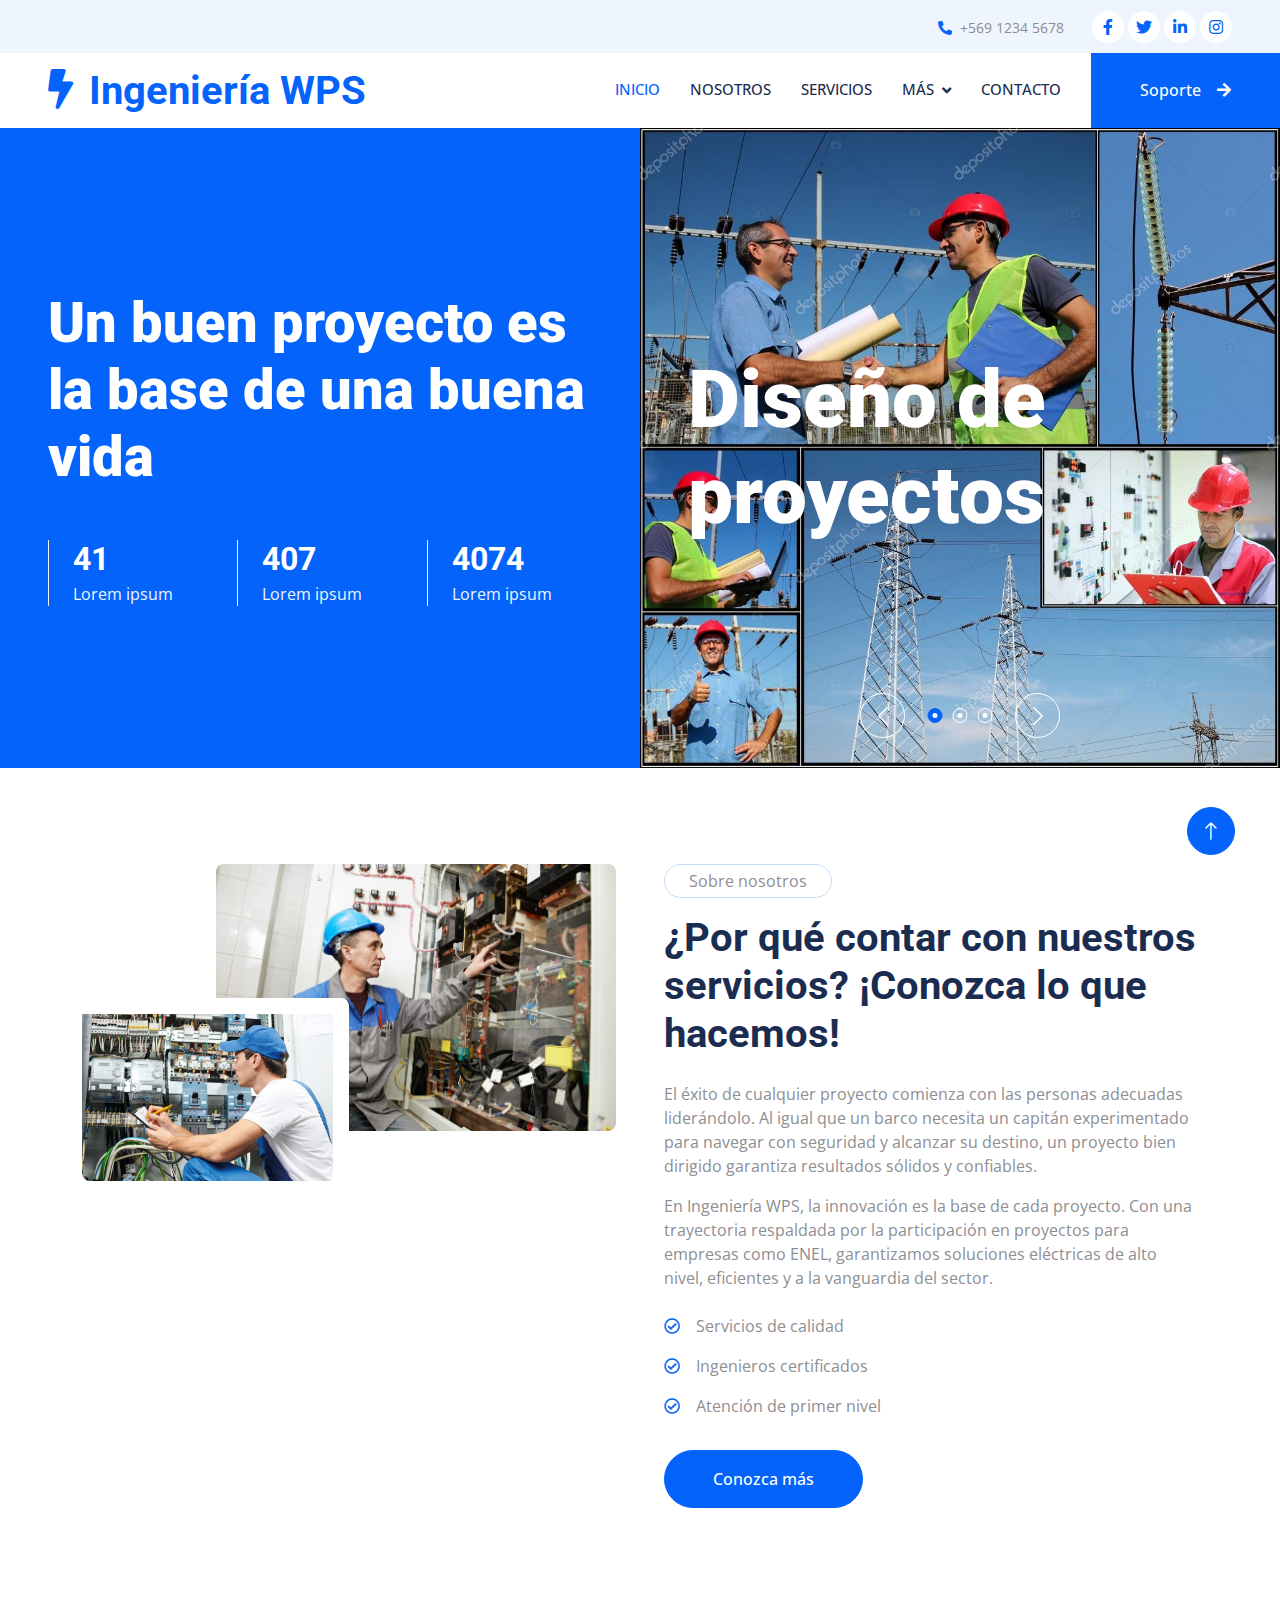
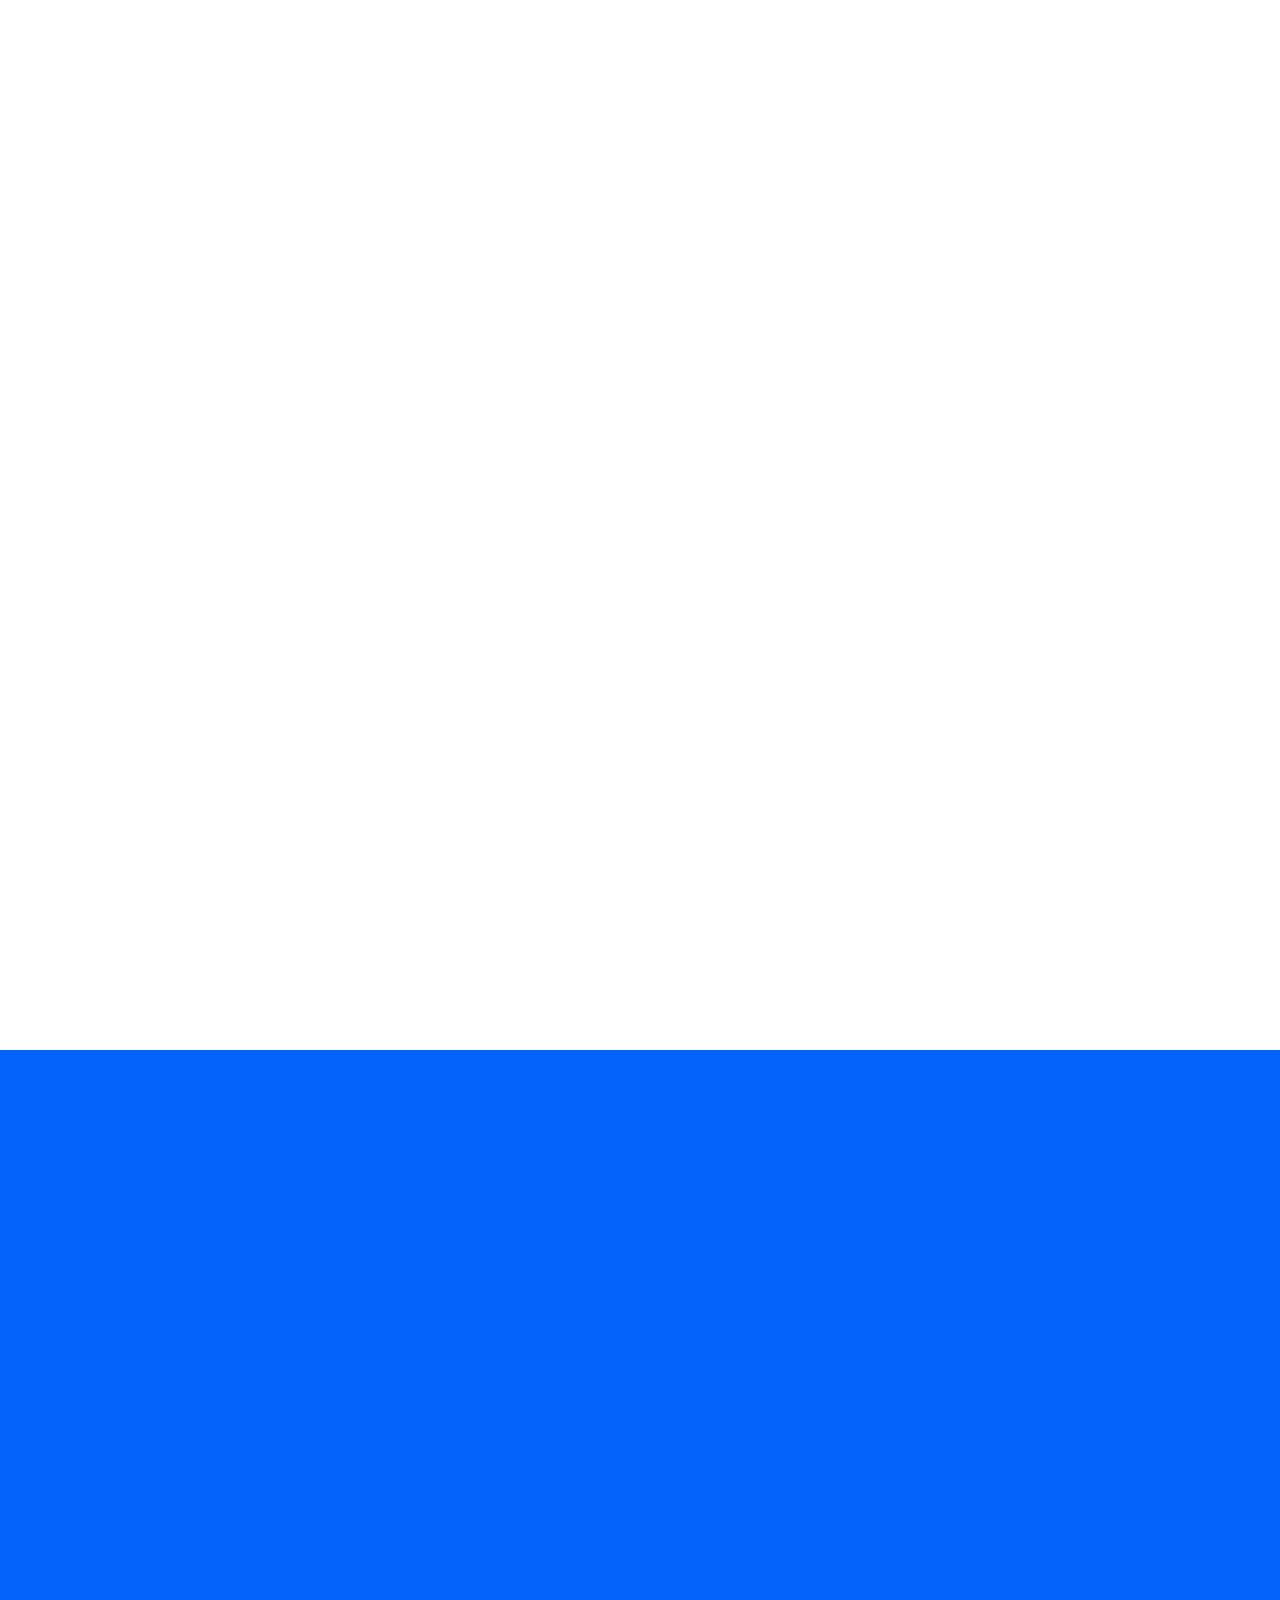
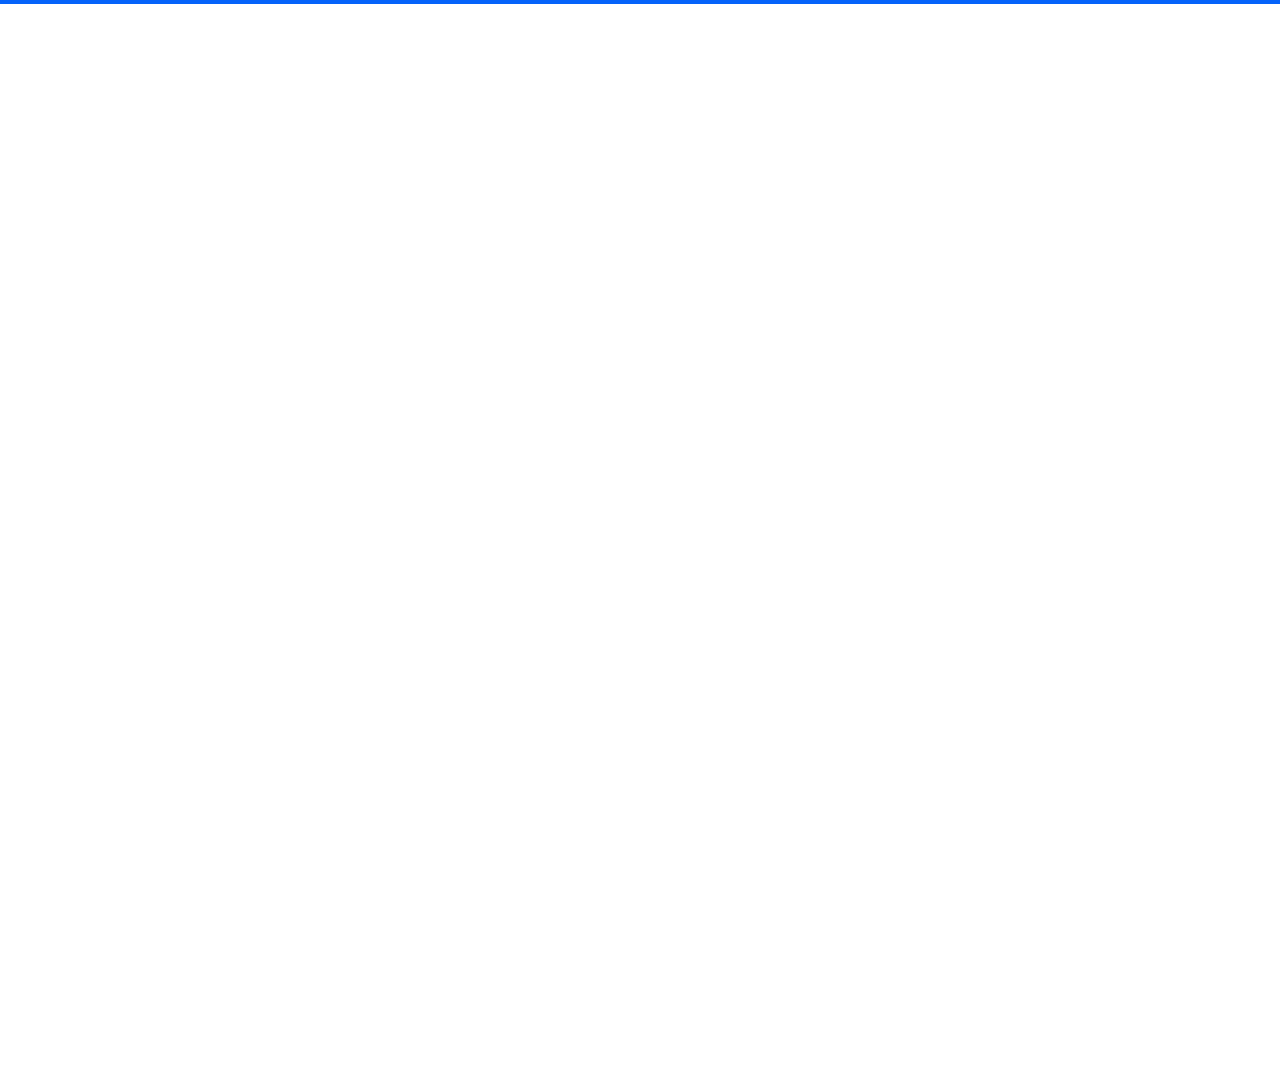
==== commit bd5c20ce: "Actualización de imágenes y textos" ====
--- a/index.html
+++ b/index.html
@@ -36,7 +36,7 @@
     <!-- Spinner Start -->
     <div id="spinner" class="show bg-white position-fixed translate-middle w-100 vh-100 top-50 start-50 d-flex align-items-center justify-content-center">
         <div class="spinner-grow text-primary" style="width: 3rem; height: 3rem;" role="status">
-            <span class="sr-only"><Cargando class=""></Cargando></span>
+            <span class="sr-only">Cargando...</span>
         </div>
     </div>
     <!-- Spinner End -->
@@ -74,7 +74,7 @@
 
     <!-- Navbar Start -->
     <nav class="navbar navbar-expand-lg bg-white navbar-light sticky-top p-0 wow fadeIn" data-wow-delay="0.1s">
-        <a href="inicio.html" class="navbar-brand d-flex align-items-center px-4 px-lg-5">
+        <a href="index.html" class="navbar-brand d-flex align-items-center px-4 px-lg-5">
             <h1 class="m-0 text-primary"><i class="fas fa-bolt me-3"></i>Ingeniería WPS</h1>
         </a>
         <button type="button" class="navbar-toggler me-4" data-bs-toggle="collapse" data-bs-target="#navbarCollapse">
@@ -82,7 +82,7 @@
         </button>
         <div class="collapse navbar-collapse" id="navbarCollapse">
             <div class="navbar-nav ms-auto p-4 p-lg-0">
-                <a href="inicio.html" class="nav-item nav-link active">Inicio</a>
+                <a href="index.html" class="nav-item nav-link active">Inicio</a>
                 <a href="nosotros.html" class="nav-item nav-link">Nosotros</a>
                 <a href="servicios.html" class="nav-item nav-link">Servicios</a>
                 <div class="nav-item dropdown">
@@ -133,21 +133,21 @@
             <div class="col-lg-6 wow fadeIn" data-wow-delay="0.5s">
                 <div class="owl-carousel header-carousel">
                     <div class="owl-carousel-item position-relative">
-                        <img class="img-fluid" src="img/carousel-1.jpg" alt="">
+                        <img class="img-fluid" src="img/1.jpg" alt="">
                         <div class="owl-carousel-text">
-                            <h1 class="display-1 text-white mb-0">Cardiology</h1>
+                            <h1 class="display-1 text-white mb-0">Diseño de proyectos</h1>
                         </div>
                     </div>
                     <div class="owl-carousel-item position-relative">
-                        <img class="img-fluid" src="img/carousel-2.jpg" alt="">
+                        <img class="img-fluid" src="img/3.jpg" alt="">
                         <div class="owl-carousel-text">
-                            <h1 class="display-1 text-white mb-0">Neurology</h1>
+                            <h1 class="display-1 text-white mb-0">Estimación de costos</h1>
                         </div>
                     </div>
                     <div class="owl-carousel-item position-relative">
-                        <img class="img-fluid" src="img/carousel-3.jpg" alt="">
+                        <img class="img-fluid" src="img/3.jpg" alt="">
                         <div class="owl-carousel-text">
-                            <h1 class="display-1 text-white mb-0">Pulmonary</h1>
+                            <h1 class="display-1 text-white mb-0">Lideración</h1>
                         </div>
                     </div>
                 </div>
@@ -163,8 +163,8 @@
             <div class="row g-5">
                 <div class="col-lg-6 wow fadeIn" data-wow-delay="0.1s">
                     <div class="d-flex flex-column">
-                        <img class="img-fluid rounded w-75 align-self-end" src="img/about-1.jpg" alt="">
-                        <img class="img-fluid rounded w-50 bg-white pt-3 pe-3" src="img/about-2.jpg" alt="" style="margin-top: -25%;">
+                        <img class="img-fluid rounded w-75 align-self-end" src="img/4.jpg" alt="">
+                        <img class="img-fluid rounded w-50 bg-white pt-3 pe-3" src="img/5.jpg" alt="" style="margin-top: -25%;">
                     </div>
                 </div>
                 <div class="col-lg-6 wow fadeIn" data-wow-delay="0.5s">
@@ -316,7 +316,7 @@
                 </div>
                 <div class="col-lg-6 pe-lg-0 wow fadeIn" data-wow-delay="0.5s" style="min-height: 400px;">
                     <div class="position-relative h-100">
-                        <img class="position-absolute img-fluid w-100 h-100" src="img/feature.jpg" style="object-fit: cover;" alt="">
+                        <img class="position-absolute img-fluid w-100 h-100" src="img/5.jpg" style="object-fit: cover;" alt="">
                     </div>
                 </div>
             </div>
@@ -490,7 +490,7 @@
             </div>
             <div class="owl-carousel testimonial-carousel wow fadeInUp" data-wow-delay="0.1s">
                 <div class="testimonial-item text-center">
-                    <img class="img-fluid bg-light rounded-circle p-2 mx-auto mb-4" src="img/testimonial-1.jpg" style="width: 100px; height: 100px;">
+                    <img class="img-fluid bg-light rounded-circle p-2 mx-auto mb-4" src="img/7.jpg" style="width: 100px; height: 100px;">
                     <div class="testimonial-text rounded text-center p-4">
                         <p>Clita clita tempor justo dolor ipsum amet kasd amet duo justo duo duo labore sed sed. Magna ut diam sit et amet stet eos sed clita erat magna elitr erat sit sit erat at rebum justo sea clita.</p>
                         <h5 class="mb-1">Patient Name</h5>
@@ -498,7 +498,7 @@
                     </div>
                 </div>
                 <div class="testimonial-item text-center">
-                    <img class="img-fluid bg-light rounded-circle p-2 mx-auto mb-4" src="img/testimonial-2.jpg" style="width: 100px; height: 100px;">
+                    <img class="img-fluid bg-light rounded-circle p-2 mx-auto mb-4" src="img/8.jpg" style="width: 100px; height: 100px;">
                     <div class="testimonial-text rounded text-center p-4">
                         <p>Clita clita tempor justo dolor ipsum amet kasd amet duo justo duo duo labore sed sed. Magna ut diam sit et amet stet eos sed clita erat magna elitr erat sit sit erat at rebum justo sea clita.</p>
                         <h5 class="mb-1">Patient Name</h5>
@@ -506,7 +506,7 @@
                     </div>
                 </div>
                 <div class="testimonial-item text-center">
-                    <img class="img-fluid bg-light rounded-circle p-2 mx-auto mb-4" src="img/testimonial-3.jpg" style="width: 100px; height: 100px;">
+                    <img class="img-fluid bg-light rounded-circle p-2 mx-auto mb-4" src="img/9.jpg" style="width: 100px; height: 100px;">
                     <div class="testimonial-text rounded text-center p-4">
                         <p>Clita clita tempor justo dolor ipsum amet kasd amet duo justo duo duo labore sed sed. Magna ut diam sit et amet stet eos sed clita erat magna elitr erat sit sit erat at rebum justo sea clita.</p>
                         <h5 class="mb-1">Patient Name</h5>
--- a/css/style.css
+++ b/css/style.css
@@ -235,7 +235,7 @@
 }
 
 .page-header {
-    background: url(../img/header-page.jpg) top center no-repeat;
+    background: url(../img/5.jpg) top center no-repeat;
     background-size: cover;
     text-shadow: 0 0 30px rgba(0, 0, 0, .1);
 }
